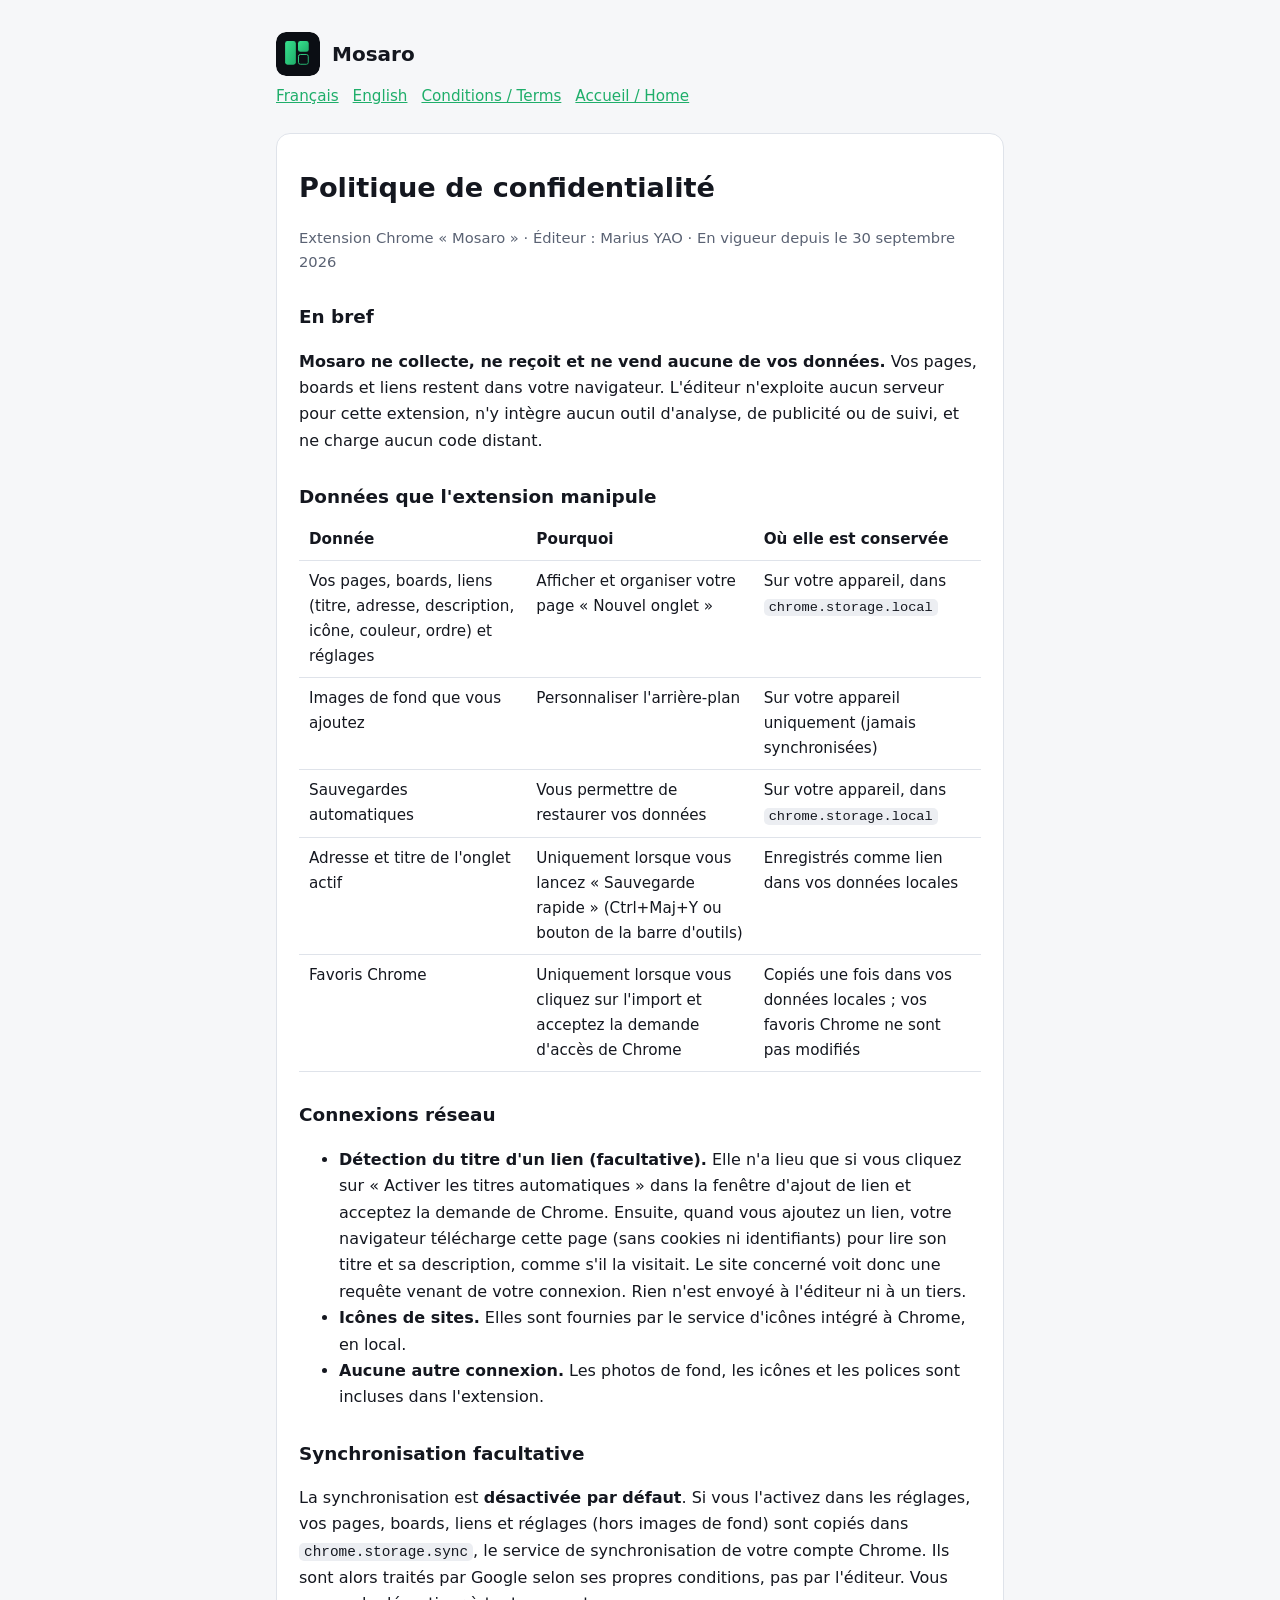
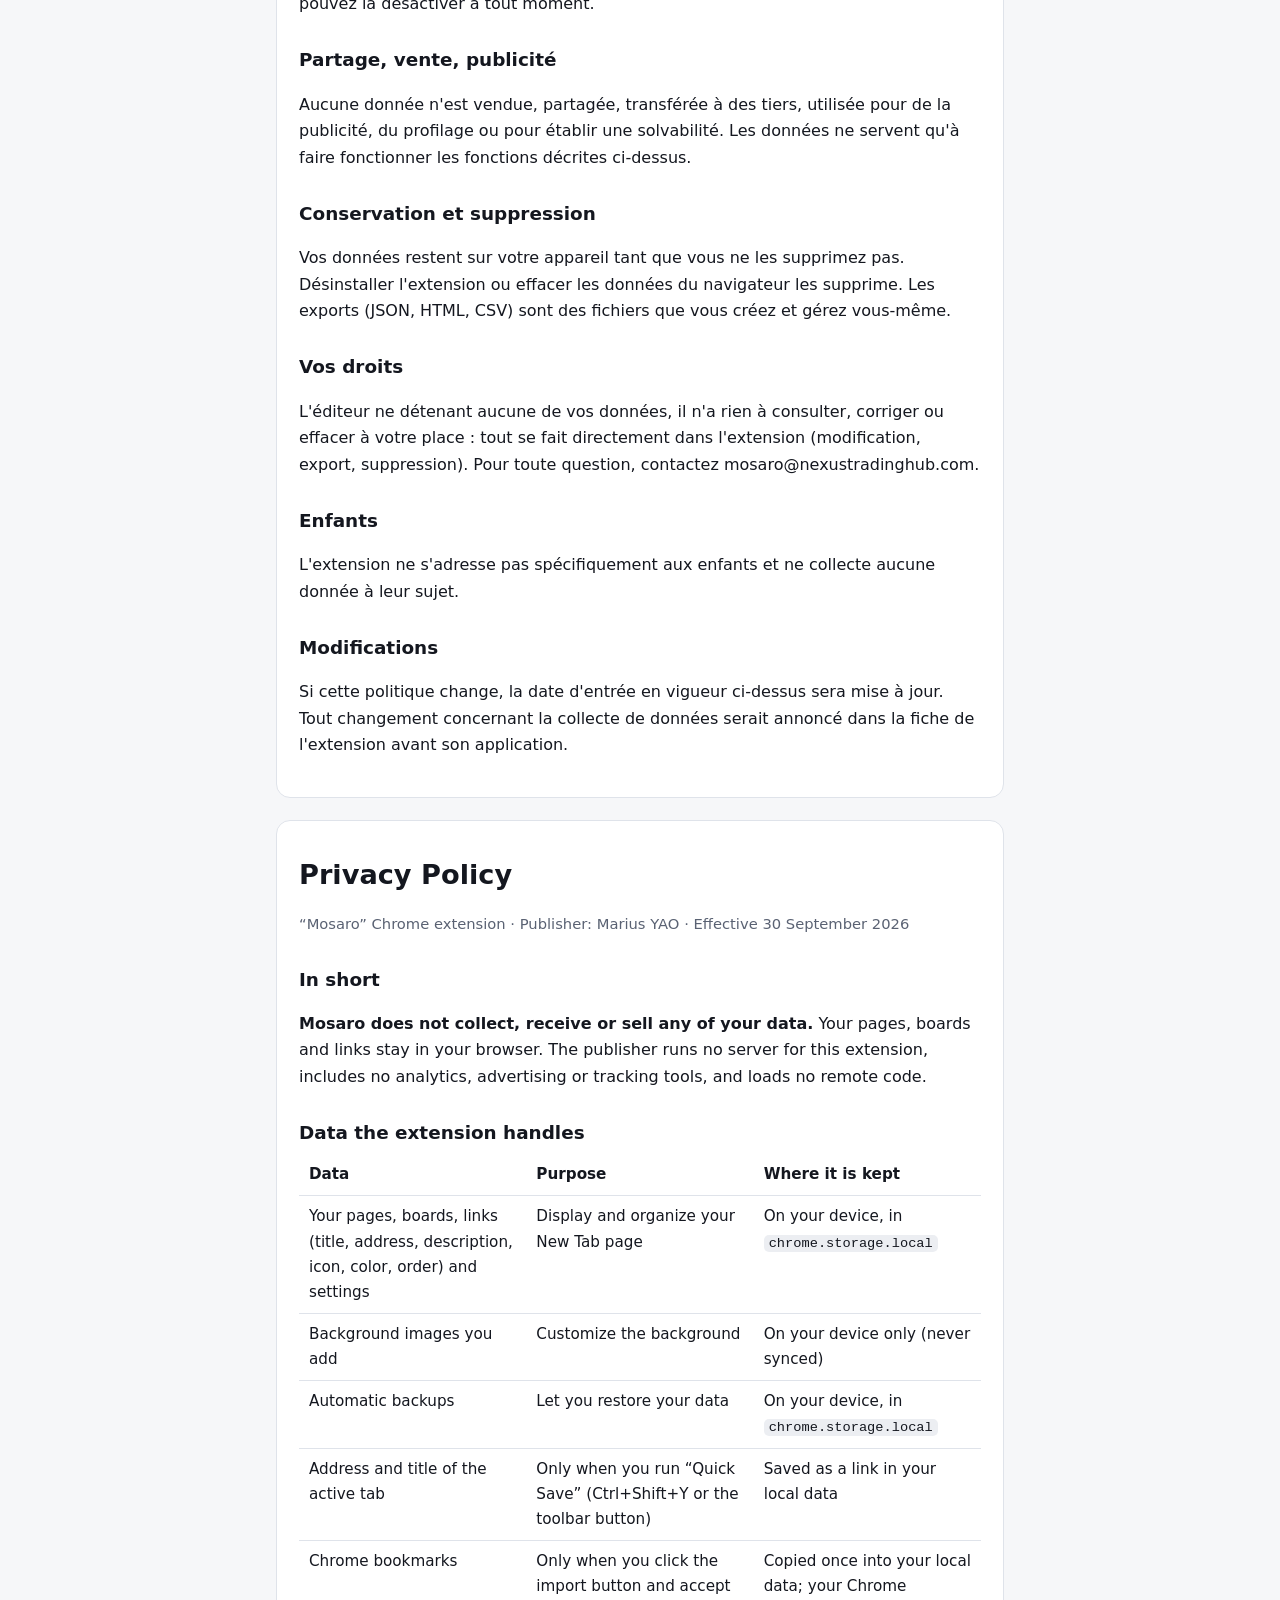
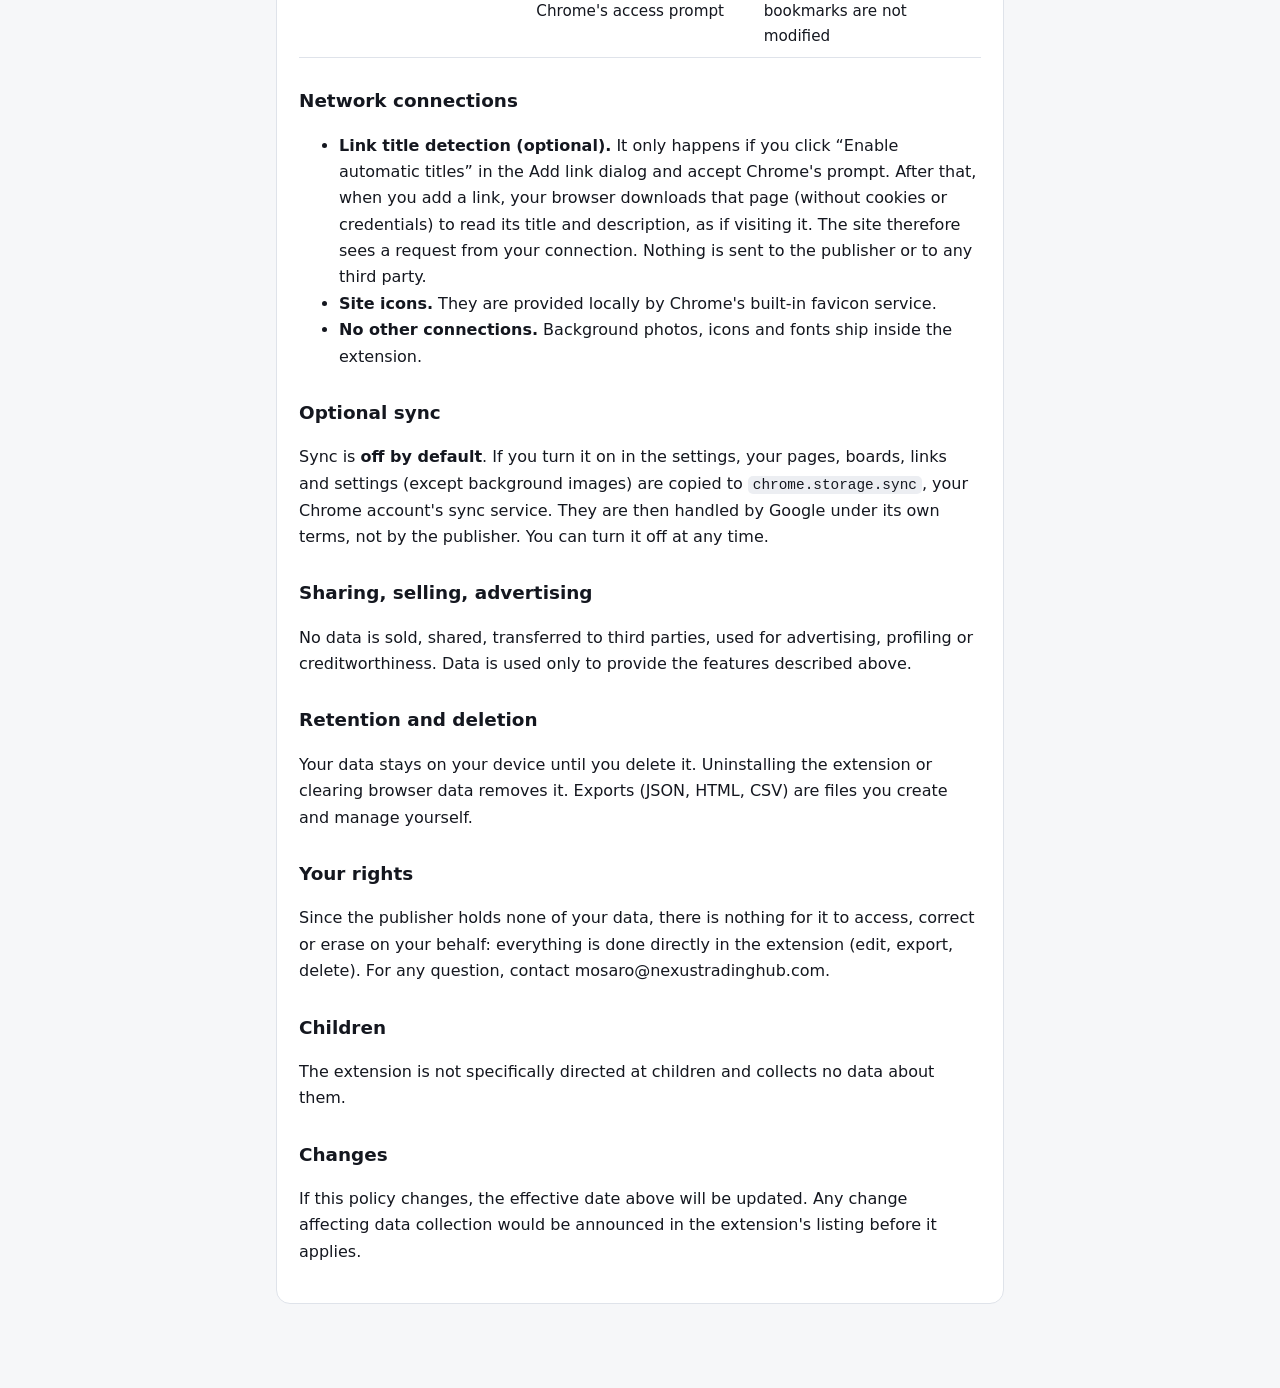
==== privacy.html @ 90b37283 "Site de Mosaro : politique de confidentialité et conditions (FR/EN)" ====
<!doctype html>
<html lang="fr">
<head>
<meta charset="utf-8">
<meta name="viewport" content="width=device-width, initial-scale=1">
<title>Mosaro — Politique de confidentialité / Privacy Policy</title>
<meta name="robots" content="index,follow">
<link rel="stylesheet" href="style.css">
<link rel="icon" href="logo.svg" type="image/svg+xml">
</head>
<body>
<main>
<header class="site"><img src="logo.svg" alt=""><b>Mosaro</b></header>
<nav class="lang"><a href="#fr">Français</a><a href="#en">English</a><a href="terms.html">Conditions / Terms</a><a href="index.html">Accueil / Home</a></nav>

<section id="fr" lang="fr">
<h1>Politique de confidentialité</h1>
<p class="muted">Extension Chrome « Mosaro » · Éditeur : Marius YAO · En vigueur depuis le 30 septembre 2026</p>

<h2>En bref</h2>
<p><strong>Mosaro ne collecte, ne reçoit et ne vend aucune de vos données.</strong> Vos pages, boards et liens restent dans votre navigateur. L'éditeur n'exploite aucun serveur pour cette extension, n'y intègre aucun outil d'analyse, de publicité ou de suivi, et ne charge aucun code distant.</p>

<h2>Données que l'extension manipule</h2>
<table>
<tr><th>Donnée</th><th>Pourquoi</th><th>Où elle est conservée</th></tr>
<tr><td>Vos pages, boards, liens (titre, adresse, description, icône, couleur, ordre) et réglages</td><td>Afficher et organiser votre page « Nouvel onglet »</td><td>Sur votre appareil, dans <code>chrome.storage.local</code></td></tr>
<tr><td>Images de fond que vous ajoutez</td><td>Personnaliser l'arrière-plan</td><td>Sur votre appareil uniquement (jamais synchronisées)</td></tr>
<tr><td>Sauvegardes automatiques</td><td>Vous permettre de restaurer vos données</td><td>Sur votre appareil, dans <code>chrome.storage.local</code></td></tr>
<tr><td>Adresse et titre de l'onglet actif</td><td>Uniquement lorsque vous lancez « Sauvegarde rapide » (Ctrl+Maj+Y ou bouton de la barre d'outils)</td><td>Enregistrés comme lien dans vos données locales</td></tr>
<tr><td>Favoris Chrome</td><td>Uniquement lorsque vous cliquez sur l'import et acceptez la demande d'accès de Chrome</td><td>Copiés une fois dans vos données locales ; vos favoris Chrome ne sont pas modifiés</td></tr>
</table>

<h2>Connexions réseau</h2>
<ul>
<li><strong>Détection du titre d'un lien (facultative).</strong> Elle n'a lieu que si vous cliquez sur « Activer les titres automatiques » dans la fenêtre d'ajout de lien et acceptez la demande de Chrome. Ensuite, quand vous ajoutez un lien, votre navigateur télécharge cette page (sans cookies ni identifiants) pour lire son titre et sa description, comme s'il la visitait. Le site concerné voit donc une requête venant de votre connexion. Rien n'est envoyé à l'éditeur ni à un tiers.</li>
<li><strong>Icônes de sites.</strong> Elles sont fournies par le service d'icônes intégré à Chrome, en local.</li>
<li><strong>Aucune autre connexion.</strong> Les photos de fond, les icônes et les polices sont incluses dans l'extension.</li>
</ul>

<h2>Synchronisation facultative</h2>
<p>La synchronisation est <strong>désactivée par défaut</strong>. Si vous l'activez dans les réglages, vos pages, boards, liens et réglages (hors images de fond) sont copiés dans <code>chrome.storage.sync</code>, le service de synchronisation de votre compte Chrome. Ils sont alors traités par Google selon ses propres conditions, pas par l'éditeur. Vous pouvez la désactiver à tout moment.</p>

<h2>Partage, vente, publicité</h2>
<p>Aucune donnée n'est vendue, partagée, transférée à des tiers, utilisée pour de la publicité, du profilage ou pour établir une solvabilité. Les données ne servent qu'à faire fonctionner les fonctions décrites ci-dessus.</p>

<h2>Conservation et suppression</h2>
<p>Vos données restent sur votre appareil tant que vous ne les supprimez pas. Désinstaller l'extension ou effacer les données du navigateur les supprime. Les exports (JSON, HTML, CSV) sont des fichiers que vous créez et gérez vous-même.</p>

<h2>Vos droits</h2>
<p>L'éditeur ne détenant aucune de vos données, il n'a rien à consulter, corriger ou effacer à votre place : tout se fait directement dans l'extension (modification, export, suppression). Pour toute question, contactez mosaro@nexustradinghub.com.</p>

<h2>Enfants</h2>
<p>L'extension ne s'adresse pas spécifiquement aux enfants et ne collecte aucune donnée à leur sujet.</p>

<h2>Modifications</h2>
<p>Si cette politique change, la date d'entrée en vigueur ci-dessus sera mise à jour. Tout changement concernant la collecte de données serait annoncé dans la fiche de l'extension avant son application.</p>
</section>

<section id="en" lang="en">
<h1>Privacy Policy</h1>
<p class="muted">“Mosaro” Chrome extension · Publisher: Marius YAO · Effective 30 September 2026</p>

<h2>In short</h2>
<p><strong>Mosaro does not collect, receive or sell any of your data.</strong> Your pages, boards and links stay in your browser. The publisher runs no server for this extension, includes no analytics, advertising or tracking tools, and loads no remote code.</p>

<h2>Data the extension handles</h2>
<table>
<tr><th>Data</th><th>Purpose</th><th>Where it is kept</th></tr>
<tr><td>Your pages, boards, links (title, address, description, icon, color, order) and settings</td><td>Display and organize your New Tab page</td><td>On your device, in <code>chrome.storage.local</code></td></tr>
<tr><td>Background images you add</td><td>Customize the background</td><td>On your device only (never synced)</td></tr>
<tr><td>Automatic backups</td><td>Let you restore your data</td><td>On your device, in <code>chrome.storage.local</code></td></tr>
<tr><td>Address and title of the active tab</td><td>Only when you run “Quick Save” (Ctrl+Shift+Y or the toolbar button)</td><td>Saved as a link in your local data</td></tr>
<tr><td>Chrome bookmarks</td><td>Only when you click the import button and accept Chrome's access prompt</td><td>Copied once into your local data; your Chrome bookmarks are not modified</td></tr>
</table>

<h2>Network connections</h2>
<ul>
<li><strong>Link title detection (optional).</strong> It only happens if you click “Enable automatic titles” in the Add link dialog and accept Chrome's prompt. After that, when you add a link, your browser downloads that page (without cookies or credentials) to read its title and description, as if visiting it. The site therefore sees a request from your connection. Nothing is sent to the publisher or to any third party.</li>
<li><strong>Site icons.</strong> They are provided locally by Chrome's built-in favicon service.</li>
<li><strong>No other connections.</strong> Background photos, icons and fonts ship inside the extension.</li>
</ul>

<h2>Optional sync</h2>
<p>Sync is <strong>off by default</strong>. If you turn it on in the settings, your pages, boards, links and settings (except background images) are copied to <code>chrome.storage.sync</code>, your Chrome account's sync service. They are then handled by Google under its own terms, not by the publisher. You can turn it off at any time.</p>

<h2>Sharing, selling, advertising</h2>
<p>No data is sold, shared, transferred to third parties, used for advertising, profiling or creditworthiness. Data is used only to provide the features described above.</p>

<h2>Retention and deletion</h2>
<p>Your data stays on your device until you delete it. Uninstalling the extension or clearing browser data removes it. Exports (JSON, HTML, CSV) are files you create and manage yourself.</p>

<h2>Your rights</h2>
<p>Since the publisher holds none of your data, there is nothing for it to access, correct or erase on your behalf: everything is done directly in the extension (edit, export, delete). For any question, contact mosaro@nexustradinghub.com.</p>

<h2>Children</h2>
<p>The extension is not specifically directed at children and collects no data about them.</p>

<h2>Changes</h2>
<p>If this policy changes, the effective date above will be updated. Any change affecting data collection would be announced in the extension's listing before it applies.</p>
</section>
</main>
</body>
</html>
---- style.css ----
:root { color-scheme: light dark; --bg: #f6f7f9; --fg: #14171f; --muted: #5a6273; --card: #fff; --line: #dfe3ea; --accent: #1fae6a; }
@media (prefers-color-scheme: dark) { :root { --bg: #0b0e14; --fg: #e6e9f0; --muted: #98a1b3; --card: #131824; --line: #232a3a; --accent: #37e08e; } }
* { box-sizing: border-box; }
body { margin: 0; background: var(--bg); color: var(--fg); font: 16px/1.65 system-ui, -apple-system, "Segoe UI", Roboto, sans-serif; }
main { max-width: 760px; margin: 0 auto; padding: 32px 16px 64px; }
header.site { display: flex; align-items: center; gap: 12px; margin-bottom: 8px; }
header.site img { width: 44px; height: 44px; border-radius: 10px; }
header.site b { font-size: 1.25rem; }
nav.lang { display: flex; gap: 14px; margin: 8px 0 24px; font-size: .95rem; }
a { color: var(--accent); }
h1 { font-size: 1.7rem; margin: 24px 0 4px; }
h2 { font-size: 1.15rem; margin: 28px 0 6px; }
p, li { color: var(--fg); }
.muted { color: var(--muted); font-size: .92rem; }
section { background: var(--card); border: 1px solid var(--line); border-radius: 14px; padding: 8px 22px 22px; margin: 22px 0; }
table { width: 100%; border-collapse: collapse; font-size: .95rem; table-layout: fixed; }
td, th { overflow-wrap: anywhere; }
th, td { text-align: left; vertical-align: top; padding: 8px 10px; border-bottom: 1px solid var(--line); }
code { background: color-mix(in srgb, var(--line) 60%, transparent); padding: 1px 5px; border-radius: 5px; font-size: .9em; }
.todo { background: #ffe58a; color: #3a2d00; padding: 0 4px; border-radius: 4px; font-weight: 600; }
@media (max-width: 560px) { section { padding: 4px 14px 18px; } table, tbody, tr, td, th { display: block; } tr { border-bottom: 1px solid var(--line); padding: 6px 0; } tr:first-child { display: none; } td, th { border: 0; padding: 3px 0; } }
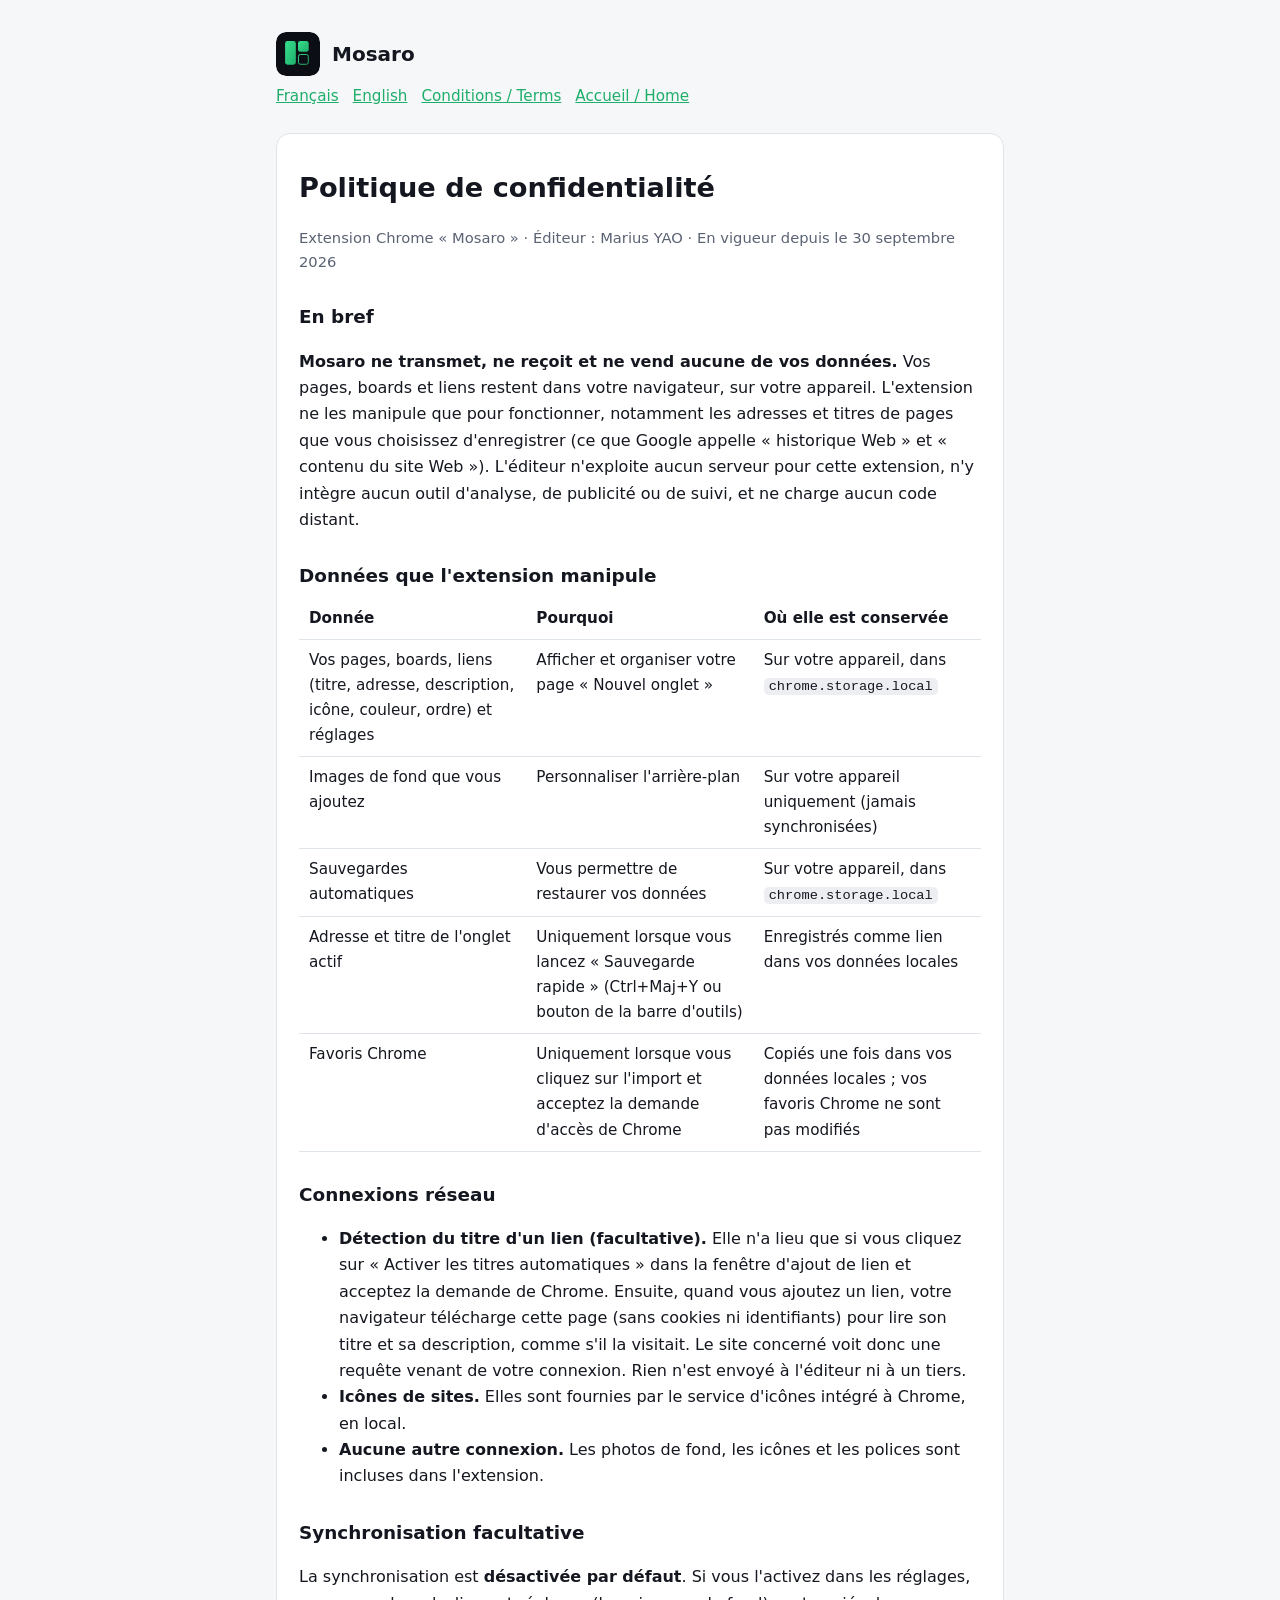
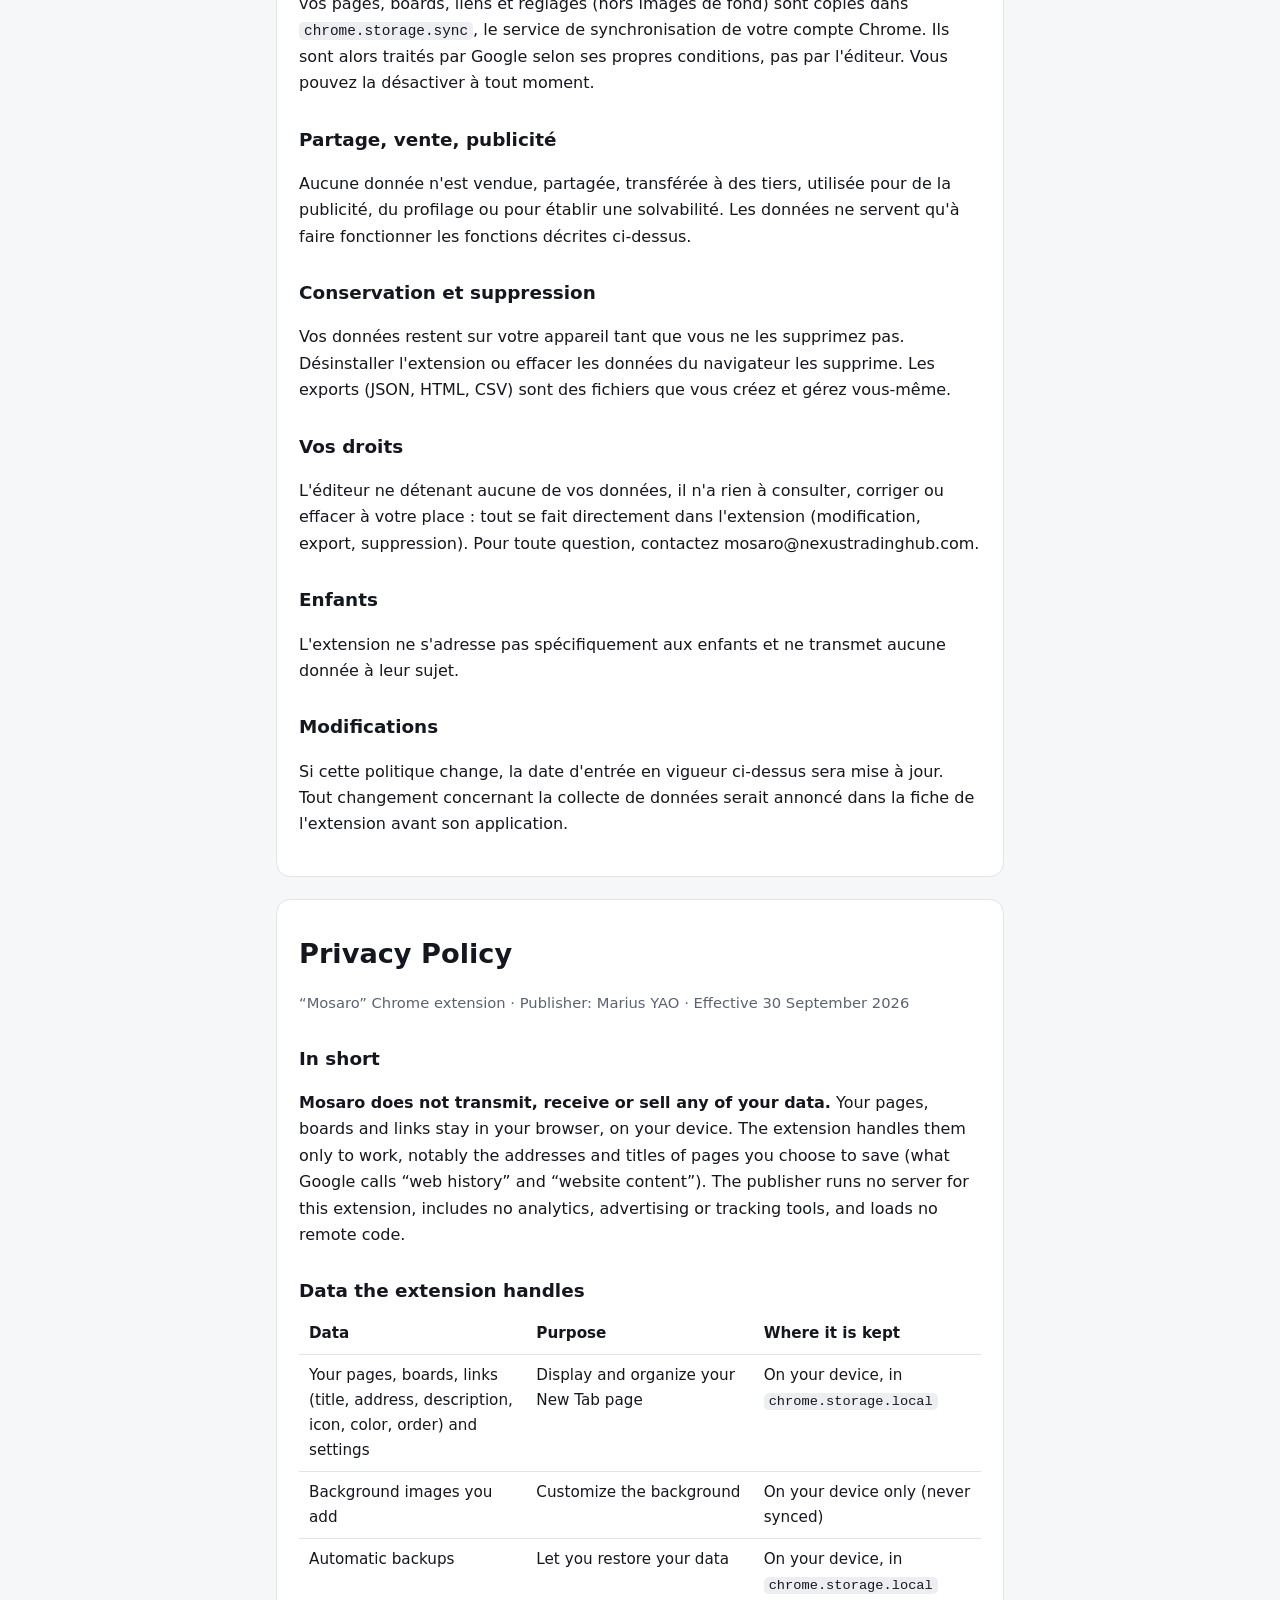
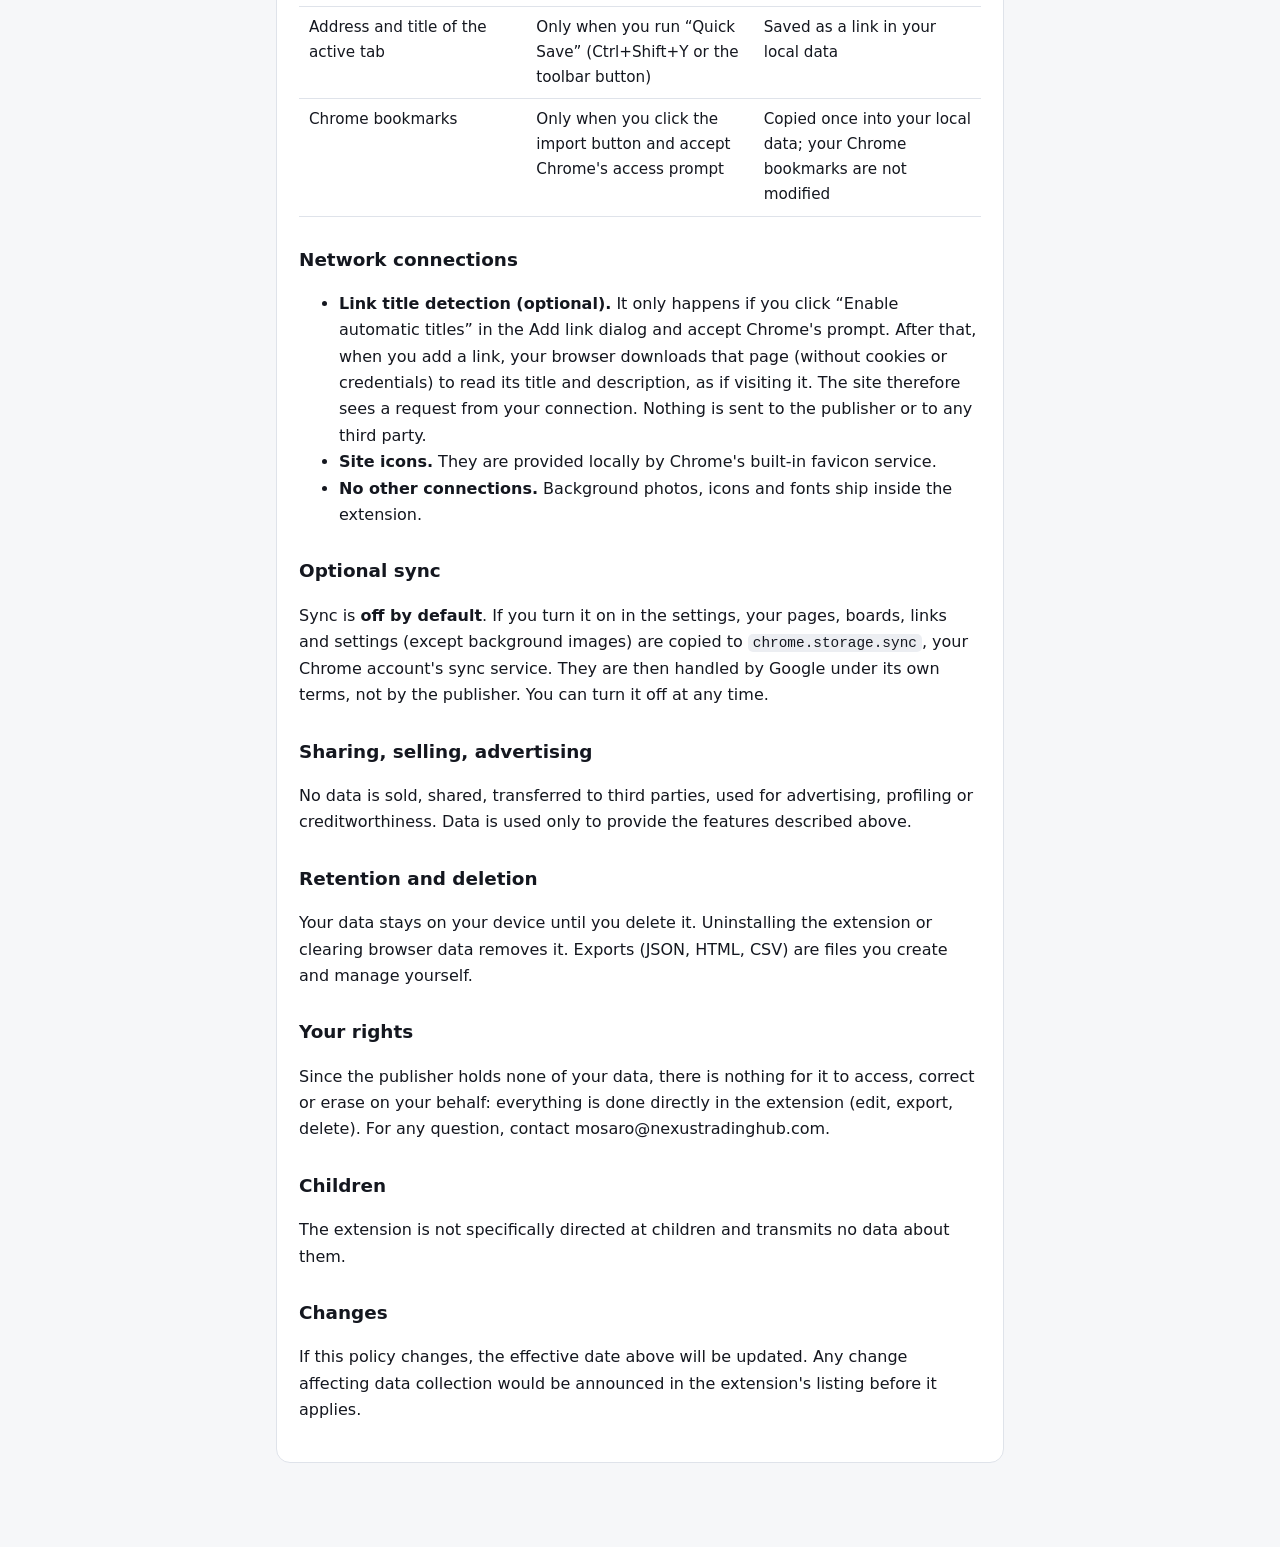
==== commit c0bb5d22: "Politique : formulation alignée avec la déclaration des données du store" ====
--- a/privacy.html
+++ b/privacy.html
@@ -18,7 +18,7 @@
 <p class="muted">Extension Chrome « Mosaro » · Éditeur : Marius YAO · En vigueur depuis le 30 septembre 2026</p>
 
 <h2>En bref</h2>
-<p><strong>Mosaro ne collecte, ne reçoit et ne vend aucune de vos données.</strong> Vos pages, boards et liens restent dans votre navigateur. L'éditeur n'exploite aucun serveur pour cette extension, n'y intègre aucun outil d'analyse, de publicité ou de suivi, et ne charge aucun code distant.</p>
+<p><strong>Mosaro ne transmet, ne reçoit et ne vend aucune de vos données.</strong> Vos pages, boards et liens restent dans votre navigateur, sur votre appareil. L'extension ne les manipule que pour fonctionner, notamment les adresses et titres de pages que vous choisissez d'enregistrer (ce que Google appelle « historique Web » et « contenu du site Web »). L'éditeur n'exploite aucun serveur pour cette extension, n'y intègre aucun outil d'analyse, de publicité ou de suivi, et ne charge aucun code distant.</p>
 
 <h2>Données que l'extension manipule</h2>
 <table>
@@ -50,7 +50,7 @@
 <p>L'éditeur ne détenant aucune de vos données, il n'a rien à consulter, corriger ou effacer à votre place : tout se fait directement dans l'extension (modification, export, suppression). Pour toute question, contactez mosaro@nexustradinghub.com.</p>
 
 <h2>Enfants</h2>
-<p>L'extension ne s'adresse pas spécifiquement aux enfants et ne collecte aucune donnée à leur sujet.</p>
+<p>L'extension ne s'adresse pas spécifiquement aux enfants et ne transmet aucune donnée à leur sujet.</p>
 
 <h2>Modifications</h2>
 <p>Si cette politique change, la date d'entrée en vigueur ci-dessus sera mise à jour. Tout changement concernant la collecte de données serait annoncé dans la fiche de l'extension avant son application.</p>
@@ -61,7 +61,7 @@
 <p class="muted">“Mosaro” Chrome extension · Publisher: Marius YAO · Effective 30 September 2026</p>
 
 <h2>In short</h2>
-<p><strong>Mosaro does not collect, receive or sell any of your data.</strong> Your pages, boards and links stay in your browser. The publisher runs no server for this extension, includes no analytics, advertising or tracking tools, and loads no remote code.</p>
+<p><strong>Mosaro does not transmit, receive or sell any of your data.</strong> Your pages, boards and links stay in your browser, on your device. The extension handles them only to work, notably the addresses and titles of pages you choose to save (what Google calls “web history” and “website content”). The publisher runs no server for this extension, includes no analytics, advertising or tracking tools, and loads no remote code.</p>
 
 <h2>Data the extension handles</h2>
 <table>
@@ -93,7 +93,7 @@
 <p>Since the publisher holds none of your data, there is nothing for it to access, correct or erase on your behalf: everything is done directly in the extension (edit, export, delete). For any question, contact mosaro@nexustradinghub.com.</p>
 
 <h2>Children</h2>
-<p>The extension is not specifically directed at children and collects no data about them.</p>
+<p>The extension is not specifically directed at children and transmits no data about them.</p>
 
 <h2>Changes</h2>
 <p>If this policy changes, the effective date above will be updated. Any change affecting data collection would be announced in the extension's listing before it applies.</p>
